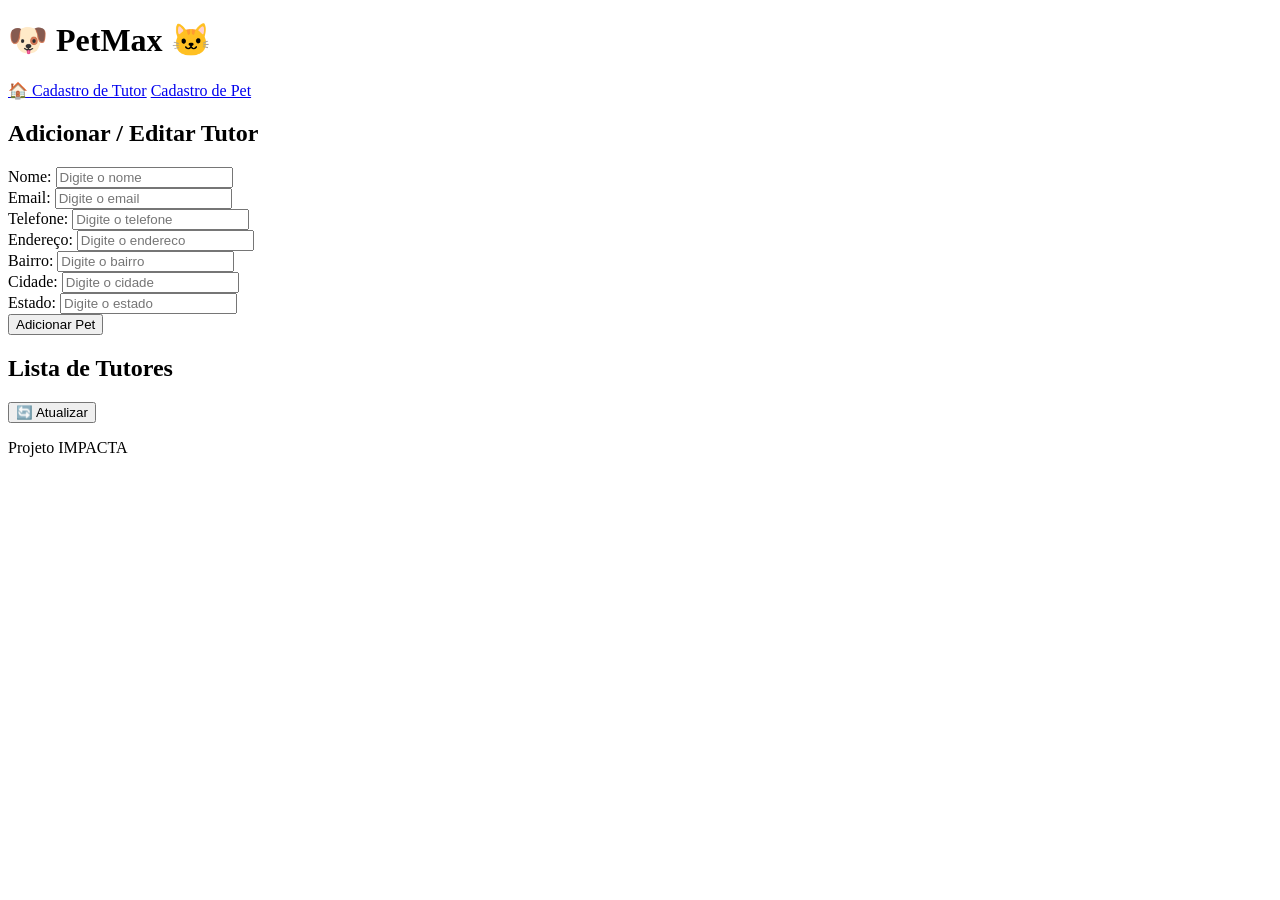
==== client/pages/index.html @ 64dc0ccd "feat: Adiciona rotas GET, POST, DELETE e PUT para tutores e animais" ====
<!DOCTYPE html>
<html lang="pt-BR">
<head>
    <meta charset="UTF-8">
    <meta name="viewport" content="width=device-width, initial-scale=1.0">
    <title>Sistema de Petshop</title>
    <link rel="stylesheet" href="assets/css/styles.css">
</head>
<body>
    <div class="container">
        <header>
            <h1>🐶 PetMax 🐱</h1>
        </header>

        <nav class="navigation">
            <a href="/" class="nav-link active">🏠 Cadastro de Tutor</a>
            <a href="/" class="nav-link">Cadastro de Pet</a>
        </nav>

        <main>
            <section class="form-section">
                <h2>Adicionar / Editar Tutor</h2>
                
                <form id="userForm">
                    <input type="hidden" id="userId" value="">
                    
                    <div class="form-group">
                        <label for="nome">Nome:</label>
                        <input type="text" id="nome" name="nome" required placeholder="Digite o nome">
                    </div>

                    <div class="form-group">
                        <label for="email">Email:</label>
                        <input type="email" id="email" name="email" required placeholder="Digite o email">
                    </div>

                    <div class="form-group">
                        <label for="telefone1">Telefone:</label>
                        <input type="telefone1" id="telefone1" name="telefone1" required placeholder="Digite o telefone">
                    </div>
                    
                    <div class="form-group">
                        <label for="endereco">Endereço:</label>
                        <input type="endereco" id="endereco" name="endereco" required placeholder="Digite o endereco">
                    </div>

                    <div class="form-group">
                        <label for="bairro">Bairro:</label>
                        <input type="bairro" id="bairro" name="bairro" required placeholder="Digite o bairro">
                    </div>

                    <div class="form-group">
                        <label for="cidade">Cidade:</label>
                        <input type="cidade" id="cidade" name="cidade" required placeholder="Digite o cidade">
                    </div>

                    <div class="form-group">
                        <label for="estado">Estado:</label>
                        <input type="estado" id="estado" name="estado" required placeholder="Digite o estado">
                    </div>

                    <div class="form-buttons">
                        <button type="submit" class="btn btn-primary" id="submitBtn">
                            Adicionar Pet
                        </button>
                        <button type="button" class="btn btn-secondary" id="cancelBtn" style="display: none;">
                            Cancelar
                        </button>
                    </div>
                </form>
            </section>

            <!-- Lista de usuários -->
            <section class="users-section">
                <div class="section-header">
                    <h2>Lista de Tutores</h2>
                    <button class="btn btn-refresh" id="refreshBtn">🔄 Atualizar</button>
                </div>
                
                <div id="loadingIndicator" class="loading" style="display: none;">
                    Carregando...
                </div>

                <div id="errorMessage" class="error-message" style="display: none;"></div>

                <div id="usersList" class="users-list">
                    <!-- Usuários serão carregados aqui via JavaScript -->
                </div>
            </section>
        </main>

        <footer>
            <p>Projeto IMPACTA</p>
        </footer>
    </div>

    <script src="assets/js/app.js"></script>
</body>
</html>
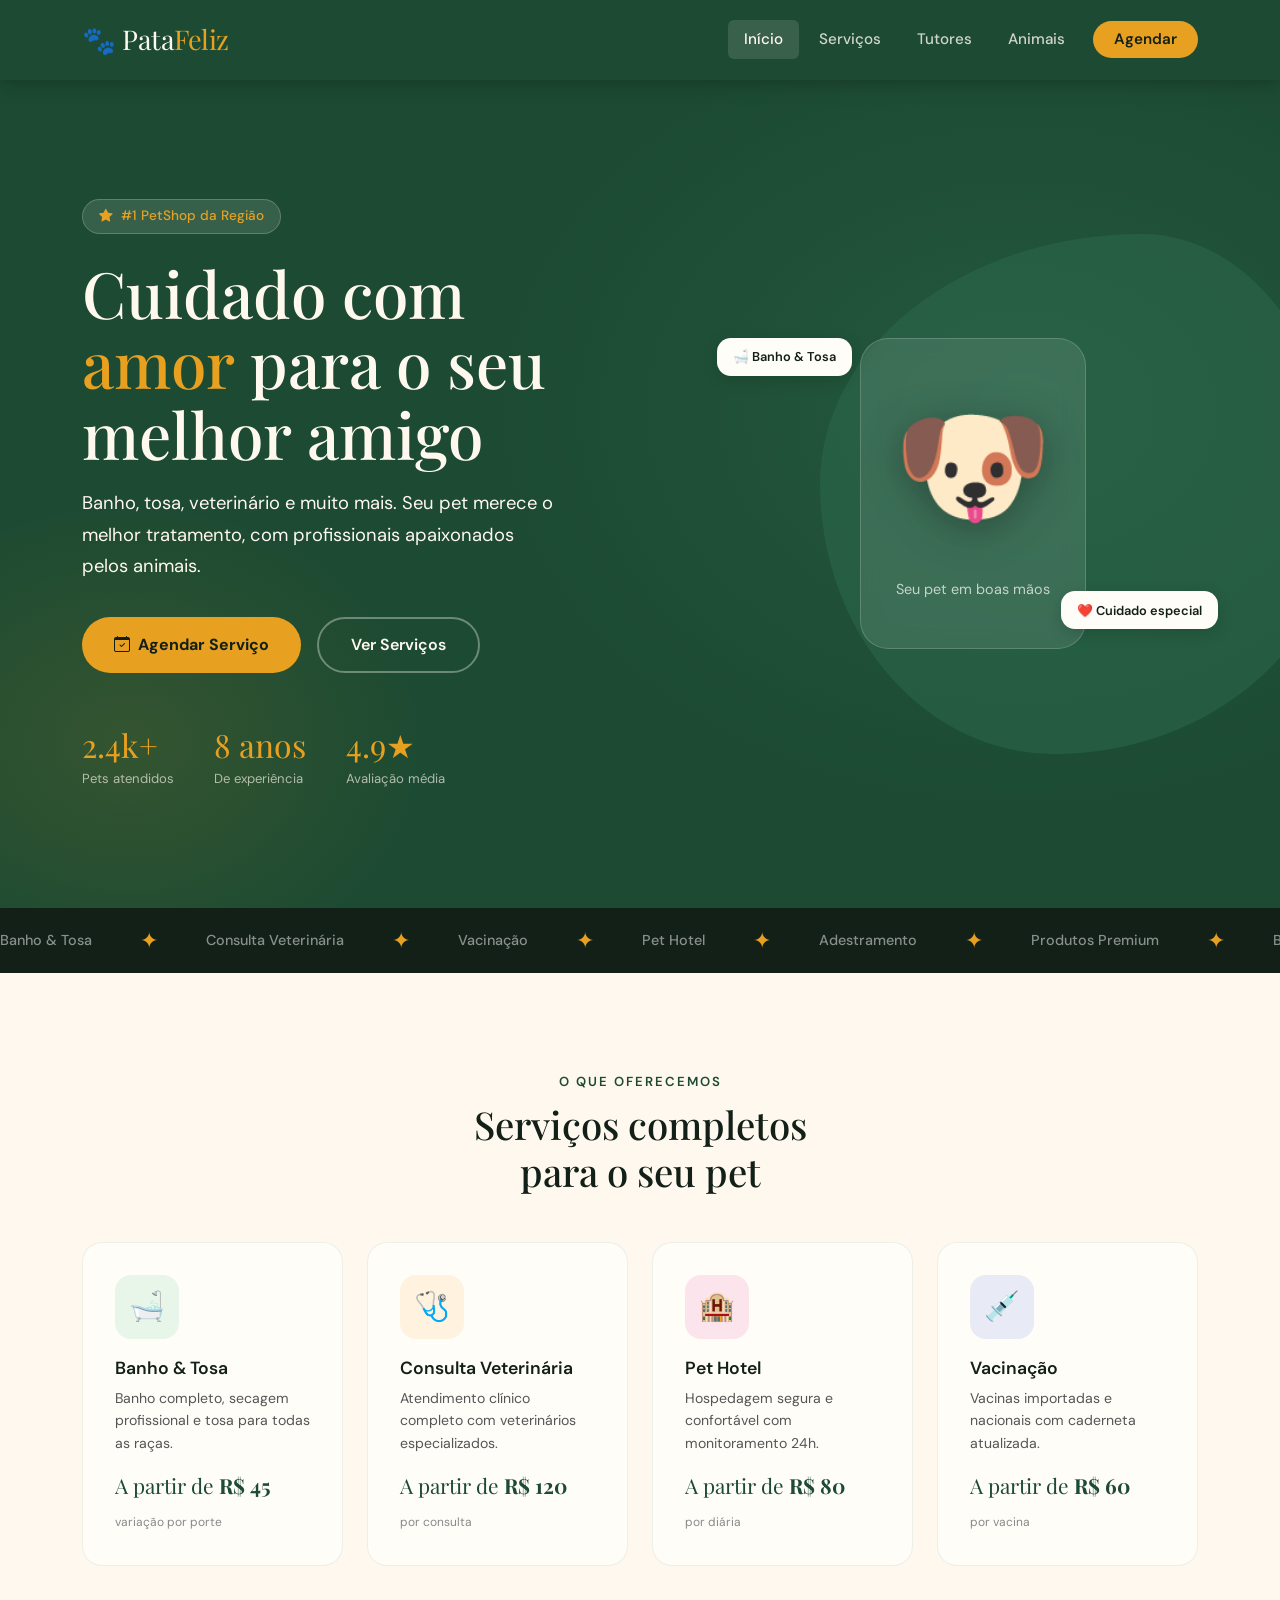
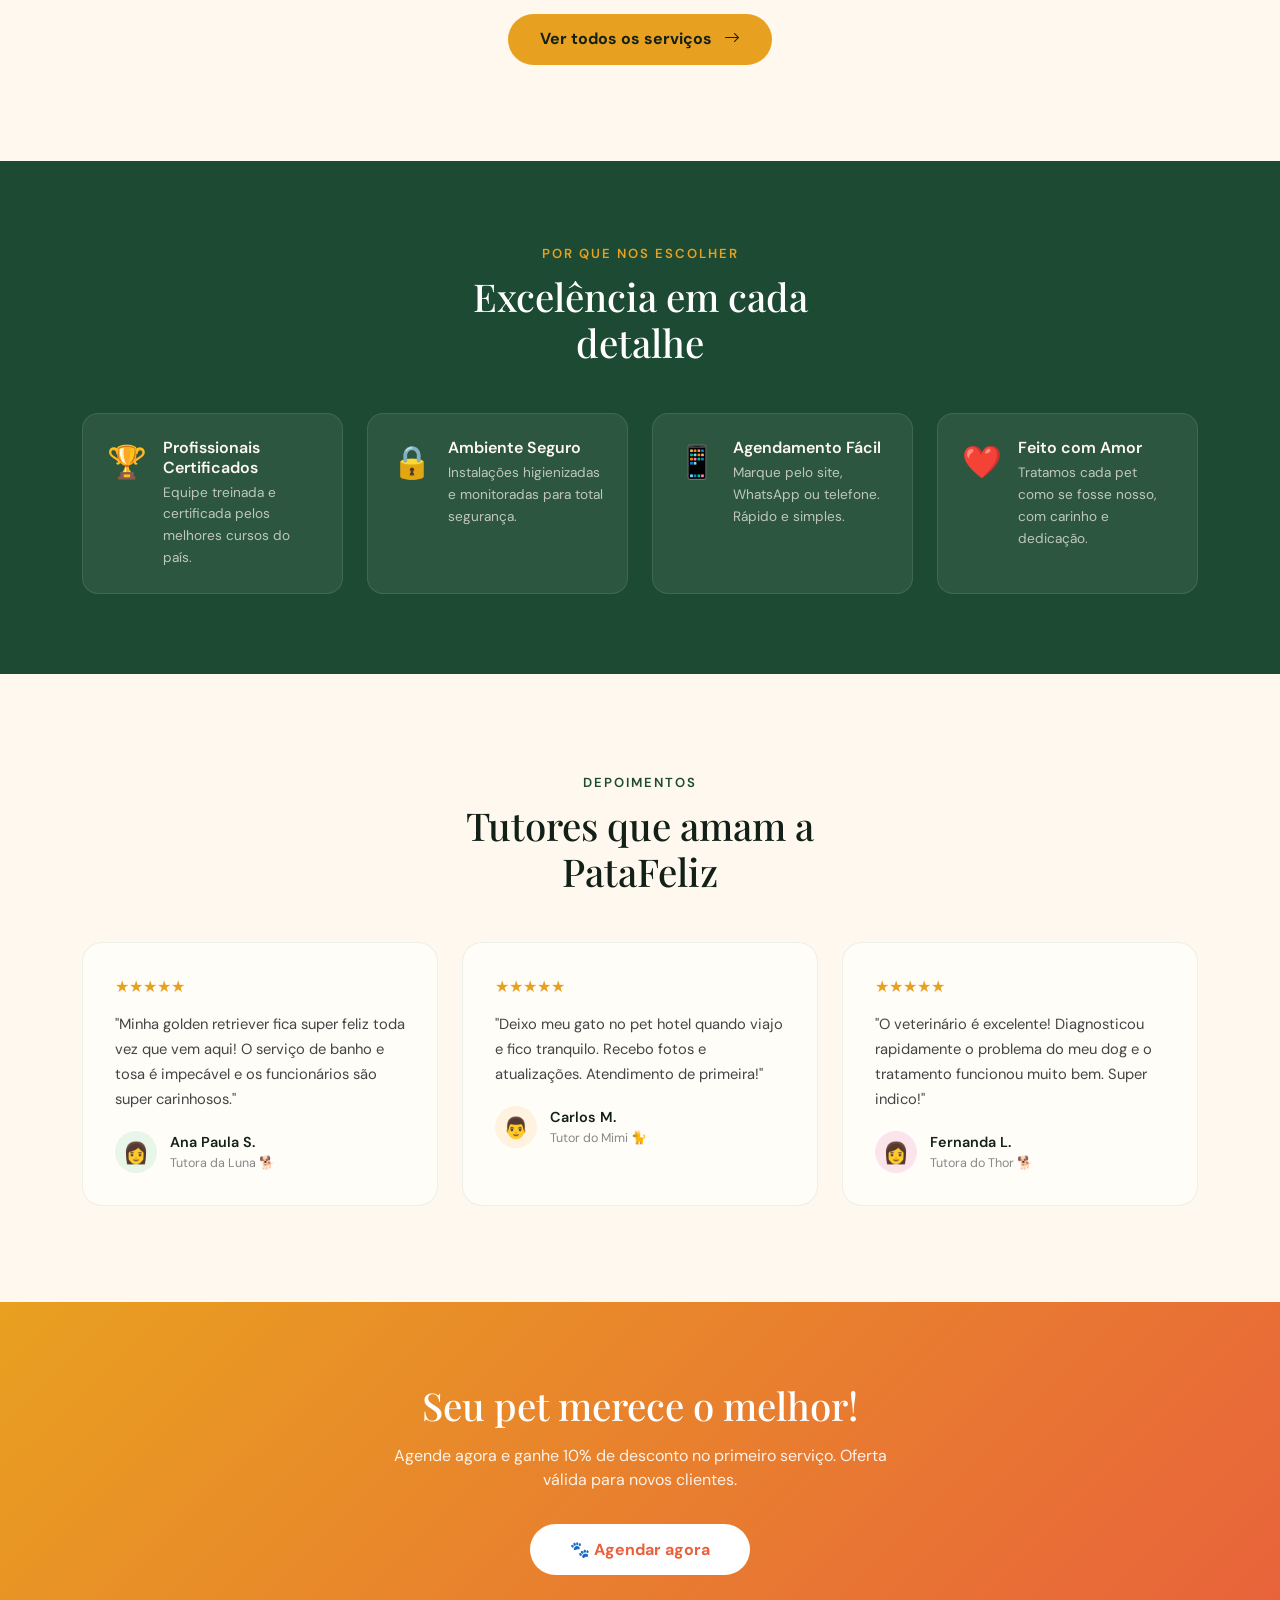
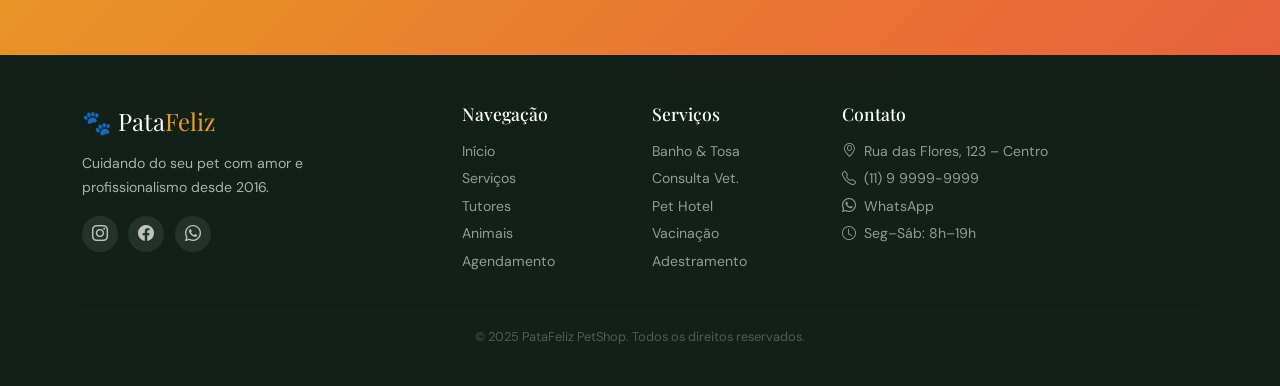
==== commit 19007994: "feat: estrutura e integração do backend, frontend e banco de dados" ====
--- a/client/pages/index.html
+++ b/client/pages/index.html
@@ -1,99 +1,287 @@
 <!DOCTYPE html>
 <html lang="pt-BR">
 <head>
-    <meta charset="UTF-8">
-    <meta name="viewport" content="width=device-width, initial-scale=1.0">
-    <title>Sistema de Petshop</title>
-    <link rel="stylesheet" href="assets/css/styles.css">
+  <meta charset="UTF-8" />
+  <meta name="viewport" content="width=device-width, initial-scale=1.0"/>
+  <title>PataFeliz PetShop</title>
+  <link href="https://cdn.jsdelivr.net/npm/bootstrap@5.3.2/dist/css/bootstrap.min.css" rel="stylesheet"/>
+  <link href="https://fonts.googleapis.com/css2?family=Playfair+Display:wght@600;700;900&family=DM+Sans:wght@300;400;500;600&display=swap" rel="stylesheet"/>
+  <link href="https://cdn.jsdelivr.net/npm/bootstrap-icons@1.11.3/font/bootstrap-icons.min.css" rel="stylesheet"/>
+  <link rel="stylesheet" href="../assets/css/index.css">
 </head>
 <body>
-    <div class="container">
-        <header>
-            <h1>🐶 PetMax 🐱</h1>
-        </header>
-
-        <nav class="navigation">
-            <a href="/" class="nav-link active">🏠 Cadastro de Tutor</a>
-            <a href="/" class="nav-link">Cadastro de Pet</a>
-        </nav>
-
-        <main>
-            <section class="form-section">
-                <h2>Adicionar / Editar Tutor</h2>
-                
-                <form id="userForm">
-                    <input type="hidden" id="userId" value="">
-                    
-                    <div class="form-group">
-                        <label for="nome">Nome:</label>
-                        <input type="text" id="nome" name="nome" required placeholder="Digite o nome">
-                    </div>
-
-                    <div class="form-group">
-                        <label for="email">Email:</label>
-                        <input type="email" id="email" name="email" required placeholder="Digite o email">
-                    </div>
-
-                    <div class="form-group">
-                        <label for="telefone1">Telefone:</label>
-                        <input type="telefone1" id="telefone1" name="telefone1" required placeholder="Digite o telefone">
-                    </div>
-                    
-                    <div class="form-group">
-                        <label for="endereco">Endereço:</label>
-                        <input type="endereco" id="endereco" name="endereco" required placeholder="Digite o endereco">
-                    </div>
-
-                    <div class="form-group">
-                        <label for="bairro">Bairro:</label>
-                        <input type="bairro" id="bairro" name="bairro" required placeholder="Digite o bairro">
-                    </div>
-
-                    <div class="form-group">
-                        <label for="cidade">Cidade:</label>
-                        <input type="cidade" id="cidade" name="cidade" required placeholder="Digite o cidade">
-                    </div>
-
-                    <div class="form-group">
-                        <label for="estado">Estado:</label>
-                        <input type="estado" id="estado" name="estado" required placeholder="Digite o estado">
-                    </div>
-
-                    <div class="form-buttons">
-                        <button type="submit" class="btn btn-primary" id="submitBtn">
-                            Adicionar Pet
-                        </button>
-                        <button type="button" class="btn btn-secondary" id="cancelBtn" style="display: none;">
-                            Cancelar
-                        </button>
-                    </div>
-                </form>
-            </section>
-
-            <!-- Lista de usuários -->
-            <section class="users-section">
-                <div class="section-header">
-                    <h2>Lista de Tutores</h2>
-                    <button class="btn btn-refresh" id="refreshBtn">🔄 Atualizar</button>
-                </div>
-                
-                <div id="loadingIndicator" class="loading" style="display: none;">
-                    Carregando...
-                </div>
-
-                <div id="errorMessage" class="error-message" style="display: none;"></div>
-
-                <div id="usersList" class="users-list">
-                    <!-- Usuários serão carregados aqui via JavaScript -->
-                </div>
-            </section>
-        </main>
-
-        <footer>
-            <p>Projeto IMPACTA</p>
-        </footer>
-    </div>
-
-    <script src="assets/js/app.js"></script>
+
+<!-- NAVBAR -->
+<nav class="navbar navbar-expand-lg">
+  <div class="container">
+    <a class="navbar-brand" href="">🐾 Pata<span>Feliz</span></a>
+    <button class="navbar-toggler" type="button" data-bs-toggle="collapse" data-bs-target="#navMenu">
+      <i class="bi bi-list text-white fs-3"></i>
+    </button>
+    <div class="collapse navbar-collapse" id="navMenu">
+      <ul class="navbar-nav ms-auto align-items-lg-center gap-1">
+        <li class="nav-item"><a class="nav-link active" href="">Início</a></li>
+        <li class="nav-item"><a class="nav-link" href="servicos">Serviços</a></li>
+        <li class="nav-item"><a class="nav-link" href="tutores">Tutores</a></li>
+        <li class="nav-item"><a class="nav-link" href="animais">Animais</a></li>
+        <li class="nav-item ms-lg-2"><a class="nav-link btn-nav-cta" href="agendamento">Agendar</a></li>
+      </ul>
+    </div>
+  </div>
+</nav>
+
+<!-- HERO -->
+<section class="hero">
+  <div class="hero-blob"></div>
+  <i class="bi bi-paw-fill hero-paw p1"></i>
+  <i class="bi bi-paw hero-paw p2"></i>
+  <div class="container">
+    <div class="row align-items-center gy-5">
+      <div class="col-lg-6">
+        <div class="hero-content">
+          <div class="hero-badge"><i class="bi bi-star-fill"></i> #1 PetShop da Região</div>
+          <h1 class="hero-title">Cuidado com <em>amor</em> para o seu melhor amigo</h1>
+          <p class="hero-sub">Banho, tosa, veterinário e muito mais. Seu pet merece o melhor tratamento, com profissionais apaixonados pelos animais.</p>
+          <div class="hero-actions">
+            <a href="agendamento" class="btn-primary-hero"><i class="bi bi-calendar-check"></i> Agendar Serviço</a>
+            <a href="servicos" class="btn-outline-hero">Ver Serviços</a>
+          </div>
+          <div class="hero-stats">
+            <div class="stat-item">
+              <div class="stat-num">2.4k+</div>
+              <div class="stat-label">Pets atendidos</div>
+            </div>
+            <div class="stat-item">
+              <div class="stat-num">8 anos</div>
+              <div class="stat-label">De experiência</div>
+            </div>
+            <div class="stat-item">
+              <div class="stat-num">4.9★</div>
+              <div class="stat-label">Avaliação média</div>
+            </div>
+          </div>
+        </div>
+      </div>
+      <div class="col-lg-5 offset-lg-1">
+        <div class="hero-img-wrap">
+          <div class="hero-img-card">
+            <div class="hero-pet-icon">🐶</div>
+            <p style="color:rgba(255,255,255,.7); margin-top:1rem; font-size:.9rem;">Seu pet em boas mãos</p>
+          </div>
+          <div class="floating-tag tag1">🛁 Banho & Tosa</div>
+          <div class="floating-tag tag2">❤️ Cuidado especial</div>
+        </div>
+      </div>
+    </div>
+  </div>
+</section>
+
+<!-- STRIP -->
+<div class="services-strip">
+  <div class="strip-track">
+    <span class="strip-item">Banho & Tosa</span><span class="strip-dot">✦</span>
+    <span class="strip-item">Consulta Veterinária</span><span class="strip-dot">✦</span>
+    <span class="strip-item">Vacinação</span><span class="strip-dot">✦</span>
+    <span class="strip-item">Pet Hotel</span><span class="strip-dot">✦</span>
+    <span class="strip-item">Adestramento</span><span class="strip-dot">✦</span>
+    <span class="strip-item">Produtos Premium</span><span class="strip-dot">✦</span>
+    <span class="strip-item">Banho & Tosa</span><span class="strip-dot">✦</span>
+    <span class="strip-item">Consulta Veterinária</span><span class="strip-dot">✦</span>
+    <span class="strip-item">Vacinação</span><span class="strip-dot">✦</span>
+    <span class="strip-item">Pet Hotel</span><span class="strip-dot">✦</span>
+    <span class="strip-item">Adestramento</span><span class="strip-dot">✦</span>
+    <span class="strip-item">Produtos Premium</span><span class="strip-dot">✦</span>
+  </div>
+</div>
+
+<!-- SERVICES -->
+<section class="section-services">
+  <div class="container">
+    <div class="text-center mb-5">
+      <span class="sec-label">O que oferecemos</span>
+      <h2 class="sec-title">Serviços completos<br>para o seu pet</h2>
+    </div>
+    <div class="row g-4">
+      <div class="col-md-6 col-lg-3">
+        <a href="agendamento" class="service-card">
+          <div class="service-icon" style="background:#E8F5E9">🛁</div>
+          <h5>Banho & Tosa</h5>
+          <p>Banho completo, secagem profissional e tosa para todas as raças.</p>
+          <div class="service-price">A partir de <strong>R$ 45</strong><br><small>variação por porte</small></div>
+        </a>
+      </div>
+      <div class="col-md-6 col-lg-3">
+        <a href="agendamento" class="service-card">
+          <div class="service-icon" style="background:#FFF3E0">🩺</div>
+          <h5>Consulta Veterinária</h5>
+          <p>Atendimento clínico completo com veterinários especializados.</p>
+          <div class="service-price">A partir de <strong>R$ 120</strong><br><small>por consulta</small></div>
+        </a>
+      </div>
+      <div class="col-md-6 col-lg-3">
+        <a href="agendamento" class="service-card">
+          <div class="service-icon" style="background:#FCE4EC">🏨</div>
+          <h5>Pet Hotel</h5>
+          <p>Hospedagem segura e confortável com monitoramento 24h.</p>
+          <div class="service-price">A partir de <strong>R$ 80</strong><br><small>por diária</small></div>
+        </a>
+      </div>
+      <div class="col-md-6 col-lg-3">
+        <a href="agendamento" class="service-card">
+          <div class="service-icon" style="background:#E8EAF6">💉</div>
+          <h5>Vacinação</h5>
+          <p>Vacinas importadas e nacionais com caderneta atualizada.</p>
+          <div class="service-price">A partir de <strong>R$ 60</strong><br><small>por vacina</small></div>
+        </a>
+      </div>
+    </div>
+    <div class="text-center mt-5">
+      <a href="servicos" class="btn-primary-hero" style="display:inline-flex">Ver todos os serviços <i class="bi bi-arrow-right ms-1"></i></a>
+    </div>
+  </div>
+</section>
+
+<!-- WHY US -->
+<section class="section-why">
+  <div class="container">
+    <div class="text-center mb-5">
+      <span class="sec-label" style="color:var(--amber)">Por que nos escolher</span>
+      <h2 class="sec-title" style="color:white">Excelência em cada<br>detalhe</h2>
+    </div>
+    <div class="row g-4">
+      <div class="col-md-6 col-lg-3">
+        <div class="why-card">
+          <div class="why-icon">🏆</div>
+          <div>
+            <h5>Profissionais Certificados</h5>
+            <p>Equipe treinada e certificada pelos melhores cursos do país.</p>
+          </div>
+        </div>
+      </div>
+      <div class="col-md-6 col-lg-3">
+        <div class="why-card">
+          <div class="why-icon">🔒</div>
+          <div>
+            <h5>Ambiente Seguro</h5>
+            <p>Instalações higienizadas e monitoradas para total segurança.</p>
+          </div>
+        </div>
+      </div>
+      <div class="col-md-6 col-lg-3">
+        <div class="why-card">
+          <div class="why-icon">📱</div>
+          <div>
+            <h5>Agendamento Fácil</h5>
+            <p>Marque pelo site, WhatsApp ou telefone. Rápido e simples.</p>
+          </div>
+        </div>
+      </div>
+      <div class="col-md-6 col-lg-3">
+        <div class="why-card">
+          <div class="why-icon">❤️</div>
+          <div>
+            <h5>Feito com Amor</h5>
+            <p>Tratamos cada pet como se fosse nosso, com carinho e dedicação.</p>
+          </div>
+        </div>
+      </div>
+    </div>
+  </div>
+</section>
+
+<!-- TESTIMONIALS -->
+<section class="section-testi">
+  <div class="container">
+    <div class="text-center mb-5">
+      <span class="sec-label">Depoimentos</span>
+      <h2 class="sec-title">Tutores que amam a<br>PataFeliz</h2>
+    </div>
+    <div class="row g-4">
+      <div class="col-md-4">
+        <div class="testi-card">
+          <div class="testi-stars">★★★★★</div>
+          <p class="testi-text">"Minha golden retriever fica super feliz toda vez que vem aqui! O serviço de banho e tosa é impecável e os funcionários são super carinhosos."</p>
+          <div class="testi-author">
+            <div class="avatar" style="background:#E8F5E9">👩</div>
+            <div><div class="testi-name">Ana Paula S.</div><div class="testi-pet">Tutora da Luna 🐕</div></div>
+          </div>
+        </div>
+      </div>
+      <div class="col-md-4">
+        <div class="testi-card">
+          <div class="testi-stars">★★★★★</div>
+          <p class="testi-text">"Deixo meu gato no pet hotel quando viajo e fico tranquilo. Recebo fotos e atualizações. Atendimento de primeira!"</p>
+          <div class="testi-author">
+            <div class="avatar" style="background:#FFF3E0">👨</div>
+            <div><div class="testi-name">Carlos M.</div><div class="testi-pet">Tutor do Mimi 🐈</div></div>
+          </div>
+        </div>
+      </div>
+      <div class="col-md-4">
+        <div class="testi-card">
+          <div class="testi-stars">★★★★★</div>
+          <p class="testi-text">"O veterinário é excelente! Diagnosticou rapidamente o problema do meu dog e o tratamento funcionou muito bem. Super indico!"</p>
+          <div class="testi-author">
+            <div class="avatar" style="background:#FCE4EC">👩</div>
+            <div><div class="testi-name">Fernanda L.</div><div class="testi-pet">Tutora do Thor 🐕</div></div>
+          </div>
+        </div>
+      </div>
+    </div>
+  </div>
+</section>
+
+<!-- CTA -->
+<section class="section-cta">
+  <div class="container">
+    <h2 class="sec-title">Seu pet merece o melhor!</h2>
+    <p>Agende agora e ganhe 10% de desconto no primeiro serviço. Oferta válida para novos clientes.</p>
+    <a href="agendamento" class="btn-cta-white">🐾 Agendar agora</a>
+  </div>
+</section>
+
+<!-- FOOTER -->
+<footer>
+  <div class="container">
+    <div class="row gy-4">
+      <div class="col-lg-4">
+        <div class="footer-brand">🐾 Pata<span>Feliz</span></div>
+        <p style="font-size:.88rem; margin-top:.8rem; max-width:280px; line-height:1.7">Cuidando do seu pet com amor e profissionalismo desde 2016.</p>
+        <div class="mt-3">
+          <a href="#" class="social-btn"><i class="bi bi-instagram"></i></a>
+          <a href="#" class="social-btn"><i class="bi bi-facebook"></i></a>
+          <a href="#" class="social-btn"><i class="bi bi-whatsapp"></i></a>
+        </div>
+      </div>
+      <div class="col-6 col-lg-2">
+        <h6>Navegação</h6>
+        <a href="/">Início</a>
+        <a href="servicos">Serviços</a>
+        <a href="tutores">Tutores</a>
+        <a href="animais">Animais</a>
+        <a href="agendamento">Agendamento</a>
+      </div>
+      <div class="col-6 col-lg-2">
+        <h6>Serviços</h6>
+        <a href="#">Banho & Tosa</a>
+        <a href="#">Consulta Vet.</a>
+        <a href="#">Pet Hotel</a>
+        <a href="#">Vacinação</a>
+        <a href="#">Adestramento</a>
+      </div>
+      <div class="col-lg-3">
+        <h6>Contato</h6>
+        <a href="#"><i class="bi bi-geo-alt me-1"></i> Rua das Flores, 123 – Centro</a>
+        <a href="#"><i class="bi bi-telephone me-1"></i> (11) 9 9999-9999</a>
+        <a href="#"><i class="bi bi-whatsapp me-1"></i> WhatsApp</a>
+        <a href="#"><i class="bi bi-clock me-1"></i> Seg–Sáb: 8h–19h</a>
+      </div>
+    </div>
+    <hr class="footer-divider">
+    <p class="footer-copy text-center">© 2025 PataFeliz PetShop. Todos os direitos reservados.</p>
+  </div>
+</footer>
+
+<script src="https://cdn.jsdelivr.net/npm/bootstrap@5.3.2/dist/js/bootstrap.bundle.min.js"></script>
 </body>
-</html>
+</html>
--- a/client/assets/css/index.css
+++ b/client/assets/css/index.css
@@ -0,0 +1,355 @@
+:root {
+    --cream:    #FFF8EE;
+    --green:    #1C4A32;
+    --green-lt: #2D6A4F;
+    --amber:    #E8A020;
+    --coral:    #E8613C;
+    --tan:      #C8A97A;
+    --dark:     #122018;
+    --card-bg:  #FFFDF8;
+}
+
+* { box-sizing: border-box; margin: 0; padding: 0; }
+
+body {
+    font-family: 'DM Sans', sans-serif;
+    background: var(--cream);
+    color: var(--dark);
+    overflow-x: hidden;
+}
+
+h1,h2,h3,h4 { font-family: 'Playfair Display', serif; }
+
+/* ── NAVBAR ── */
+.navbar {
+    background: var(--green);
+    padding: 0.9rem 2rem;
+    position: sticky;
+    top: 0;
+    z-index: 999;
+    box-shadow: 0 2px 20px rgba(0,0,0,.25);
+}
+.navbar-brand {
+    font-family: 'Playfair Display', serif;
+    font-size: 1.7rem;
+    color: var(--cream) !important;
+    letter-spacing: -0.5px;
+}
+.navbar-brand span { color: var(--amber); }
+.nav-link {
+    color: rgba(255,248,238,.8) !important;
+    font-weight: 500;
+    font-size: .95rem;
+    padding: .5rem 1rem !important;
+    border-radius: 6px;
+    transition: all .2s;
+}
+.nav-link:hover, .nav-link.active {
+    color: var(--cream) !important;
+    background: rgba(255,255,255,.12);
+}
+.btn-nav-cta {
+    background: var(--amber);
+    color: var(--dark) !important;
+    font-weight: 600;
+    border-radius: 50px;
+    padding: .45rem 1.3rem !important;
+}
+.btn-nav-cta:hover { background: #f0b030; }
+
+/* ── HERO ── */
+.hero {
+    min-height: 92vh;
+    background: var(--green);
+    display: flex;
+    align-items: center;
+    position: relative;
+    overflow: hidden;
+}
+.hero::before {
+    content: '';
+    position: absolute;
+    inset: 0;
+    background:
+    radial-gradient(ellipse 60% 70% at 80% 40%, rgba(46,107,79,.45) 0%, transparent 70%),
+    radial-gradient(ellipse 40% 50% at 10% 80%, rgba(232,160,32,.12) 0%, transparent 60%);
+}
+.hero-blob {
+    position: absolute;
+    right: -60px;
+    top: 50%;
+    transform: translateY(-50%);
+    width: 520px;
+    height: 520px;
+    background: var(--green-lt);
+    border-radius: 62% 38% 55% 45% / 48% 52% 48% 52%;
+    opacity: .5;
+    animation: blobFloat 6s ease-in-out infinite;
+}
+@keyframes blobFloat {
+    0%,100% { border-radius: 62% 38% 55% 45% / 48% 52% 48% 52%; transform: translateY(-50%) scale(1); }
+    50%      { border-radius: 44% 56% 38% 62% / 60% 40% 60% 40%; transform: translateY(-52%) scale(1.03); }
+}
+.hero-paw {
+    position: absolute;
+    opacity: .06;
+    font-size: 10rem;
+    color: #fff;
+}
+.hero-paw.p1 { top: 8%;  left: 5%;  transform: rotate(-20deg); }
+.hero-paw.p2 { bottom: 10%; right: 8%; transform: rotate(15deg); font-size: 6rem; }
+
+.hero-content { position: relative; z-index: 2; color: var(--cream); }
+.hero-badge {
+    display: inline-flex; align-items: center; gap: .5rem;
+    background: rgba(255,255,255,.12);
+    border: 1px solid rgba(255,255,255,.2);
+    backdrop-filter: blur(8px);
+    padding: .4rem 1rem;
+    border-radius: 50px;
+    font-size: .85rem;
+    font-weight: 500;
+    margin-bottom: 1.5rem;
+    color: var(--amber);
+    animation: fadeSlideUp .7s ease both;
+}
+.hero-title {
+    font-size: clamp(2.8rem, 5vw, 4.2rem);
+    line-height: 1.1;
+    margin-bottom: 1.2rem;
+    animation: fadeSlideUp .7s .15s ease both;
+}
+.hero-title em { color: var(--amber); font-style: normal; }
+.hero-sub {
+    font-size: 1.15rem;
+    opacity: .8;
+    max-width: 480px;
+    line-height: 1.7;
+    margin-bottom: 2.2rem;
+    animation: fadeSlideUp .7s .3s ease both;
+}
+.hero-actions {
+    display: flex; gap: 1rem; flex-wrap: wrap;
+    animation: fadeSlideUp .7s .45s ease both;
+}
+.btn-primary-hero {
+    background: var(--amber);
+    color: var(--dark);
+    font-weight: 700;
+    padding: .85rem 2rem;
+    border-radius: 50px;
+    border: none;
+    font-size: 1rem;
+    cursor: pointer;
+    transition: all .25s;
+    text-decoration: none;
+    display: inline-flex; align-items: center; gap: .5rem;
+}
+.btn-primary-hero:hover { background: #f0b030; transform: translateY(-2px); box-shadow: 0 8px 24px rgba(232,160,32,.4); }
+.btn-outline-hero {
+    background: transparent;
+    color: var(--cream);
+    font-weight: 600;
+    padding: .85rem 2rem;
+    border-radius: 50px;
+    border: 2px solid rgba(255,255,255,.35);
+    font-size: 1rem;
+    cursor: pointer;
+    transition: all .25s;
+    text-decoration: none;
+}
+.btn-outline-hero:hover { border-color: rgba(255,255,255,.7); background: rgba(255,255,255,.08); color: var(--cream); }
+.hero-stats {
+    display: flex; gap: 2.5rem; margin-top: 3rem;
+    animation: fadeSlideUp .7s .6s ease both;
+}
+.stat-item { }
+.stat-num { font-family: 'Playfair Display', serif; font-size: 2rem; color: var(--amber); }
+.stat-label { font-size: .82rem; opacity: .65; }
+
+/* Hero image side */
+.hero-img-wrap {
+    position: relative; z-index: 2;
+    display: flex; justify-content: center; align-items: center;
+}
+.hero-img-card {
+    background: rgba(255,255,255,.1);
+    border: 1px solid rgba(255,255,255,.18);
+    backdrop-filter: blur(10px);
+    border-radius: 28px;
+    padding: 2rem;
+    text-align: center;
+    animation: fadeSlideUp .8s .2s ease both;
+}
+.hero-pet-icon { font-size: 8rem; filter: drop-shadow(0 8px 20px rgba(0,0,0,.3)); }
+.floating-tag {
+    position: absolute;
+    background: var(--card-bg);
+    border-radius: 14px;
+    padding: .6rem 1rem;
+    font-size: .8rem;
+    font-weight: 600;
+    color: var(--dark);
+    box-shadow: 0 4px 16px rgba(0,0,0,.15);
+    display: flex; align-items: center; gap: .4rem;
+    animation: float 3s ease-in-out infinite;
+}
+.tag1 { top: 0;   left: -30px; animation-delay: 0s; }
+.tag2 { bottom: 20px; right: -20px; animation-delay: 1.5s; }
+@keyframes float { 0%,100% { transform: translateY(0); } 50% { transform: translateY(-8px); } }
+
+@keyframes fadeSlideUp {
+    from { opacity: 0; transform: translateY(24px); }
+    to   { opacity: 1; transform: translateY(0); }
+}
+
+/* ── SERVICES STRIP ── */
+.services-strip {
+    background: var(--dark);
+    padding: 1rem 0;
+    overflow: hidden;
+}
+.strip-track {
+    display: flex; gap: 3rem; align-items: center;
+    animation: scroll-left 20s linear infinite;
+    white-space: nowrap;
+}
+.strip-item { color: rgba(255,255,255,.5); font-size: .9rem; font-weight: 500; flex-shrink: 0; }
+.strip-dot { color: var(--amber); font-size: 1.4rem; flex-shrink: 0; }
+@keyframes scroll-left { from { transform: translateX(0); } to { transform: translateX(-50%); } }
+
+/* ── SECTION TITLES ── */
+.sec-label {
+    display: inline-block;
+    color: var(--green);
+    font-weight: 600;
+    font-size: .82rem;
+    letter-spacing: 2px;
+    text-transform: uppercase;
+    margin-bottom: .6rem;
+}
+.sec-title { font-size: clamp(1.9rem, 3vw, 2.6rem); line-height: 1.2; }
+
+/* ── SERVICES SECTION ── */
+.section-services { padding: 6rem 0; }
+.service-card {
+    background: var(--card-bg);
+    border-radius: 20px;
+    padding: 2rem;
+    border: 1px solid rgba(28,74,50,.08);
+    transition: all .3s;
+    height: 100%;
+    cursor: pointer;
+    text-decoration: none;
+    color: inherit;
+    display: block;
+}
+.service-card:hover {
+    transform: translateY(-6px);
+    box-shadow: 0 16px 40px rgba(28,74,50,.12);
+    border-color: var(--green);
+    color: inherit;
+}
+.service-icon {
+    width: 64px; height: 64px;
+    border-radius: 16px;
+    display: flex; align-items: center; justify-content: center;
+    font-size: 1.8rem;
+    margin-bottom: 1.2rem;
+}
+.service-card h5 { font-size: 1.1rem; font-weight: 600; margin-bottom: .5rem; }
+.service-card p  { font-size: .88rem; color: #555; line-height: 1.6; margin: 0; }
+.service-price {
+    margin-top: 1rem;
+    font-family: 'Playfair Display', serif;
+    font-size: 1.3rem;
+    color: var(--green);
+}
+.service-price small { font-family: 'DM Sans', sans-serif; font-size: .75rem; color: #888; }
+
+/* ── WHY US ── */
+.section-why { padding: 5rem 0; background: var(--green); color: var(--cream); }
+.why-card {
+    display: flex; gap: 1rem; align-items: flex-start;
+    padding: 1.5rem;
+    background: rgba(255,255,255,.07);
+    border: 1px solid rgba(255,255,255,.1);
+    border-radius: 16px;
+    height: 100%;
+}
+.why-icon { font-size: 2rem; flex-shrink: 0; }
+.why-card h5 { font-size: 1rem; font-weight: 600; margin-bottom: .3rem; }
+.why-card p  { font-size: .85rem; opacity: .7; margin: 0; line-height: 1.6; }
+
+/* ── TESTIMONIALS ── */
+.section-testi { padding: 6rem 0; }
+.testi-card {
+    background: var(--card-bg);
+    border-radius: 20px;
+    padding: 2rem;
+    border: 1px solid rgba(28,74,50,.08);
+    height: 100%;
+}
+.testi-stars { color: var(--amber); margin-bottom: .8rem; }
+.testi-text { font-size: .92rem; line-height: 1.7; color: #444; margin-bottom: 1.2rem; }
+.testi-author { display: flex; align-items: center; gap: .8rem; }
+.avatar { width: 42px; height: 42px; border-radius: 50%; display: flex; align-items: center; justify-content: center; font-size: 1.3rem; }
+.testi-name { font-weight: 600; font-size: .9rem; }
+.testi-pet  { font-size: .78rem; color: #888; }
+
+/* ── CTA BANNER ── */
+.section-cta {
+    padding: 5rem 0;
+    background: linear-gradient(135deg, var(--amber) 0%, var(--coral) 100%);
+    text-align: center;
+    color: white;
+}
+.section-cta h2 { color: white; margin-bottom: 1rem; }
+.section-cta p { opacity: .9; max-width: 500px; margin: 0 auto 2rem; }
+.btn-cta-white {
+    background: white;
+    color: var(--coral);
+    font-weight: 700;
+    padding: .85rem 2.5rem;
+    border-radius: 50px;
+    border: none;
+    font-size: 1rem;
+    cursor: pointer;
+    transition: all .25s;
+    text-decoration: none;
+    display: inline-block;
+}
+.btn-cta-white:hover { transform: translateY(-2px); box-shadow: 0 8px 24px rgba(0,0,0,.2); color: var(--coral); }
+
+/* ── FOOTER ── */
+footer {
+    background: var(--dark);
+    color: rgba(255,255,255,.65);
+    padding: 3rem 0 1.5rem;
+}
+footer h6 { color: white; font-family: 'Playfair Display', serif; font-size: 1.1rem; margin-bottom: 1rem; }
+footer a { color: rgba(255,255,255,.55); text-decoration: none; font-size: .88rem; display: block; margin-bottom: .4rem; transition: color .2s; }
+footer a:hover { color: var(--amber); }
+.footer-brand { font-family: 'Playfair Display', serif; font-size: 1.5rem; color: white; }
+.footer-brand span { color: var(--amber); }
+.footer-divider { border-color: rgba(255,255,255,.1); margin: 2rem 0 1rem; }
+.footer-copy { font-size: .8rem; opacity: .4; }
+.social-btn {
+    display: inline-flex; align-items: center; justify-content: center;
+    width: 36px; height: 36px;
+    border-radius: 50%;
+    background: rgba(255,255,255,.08);
+    color: rgba(255,255,255,.7);
+    font-size: 1rem;
+    transition: all .2s;
+    margin-right: .4rem;
+    text-decoration: none;
+}
+.social-btn:hover { background: var(--amber); color: var(--dark); }
+
+/* ── Responsive ── */
+@media (max-width: 768px) {
+    .hero { min-height: auto; padding: 5rem 0 3rem; }
+    .hero-img-wrap { margin-top: 3rem; }
+    .hero-stats { gap: 1.5rem; }
+}
